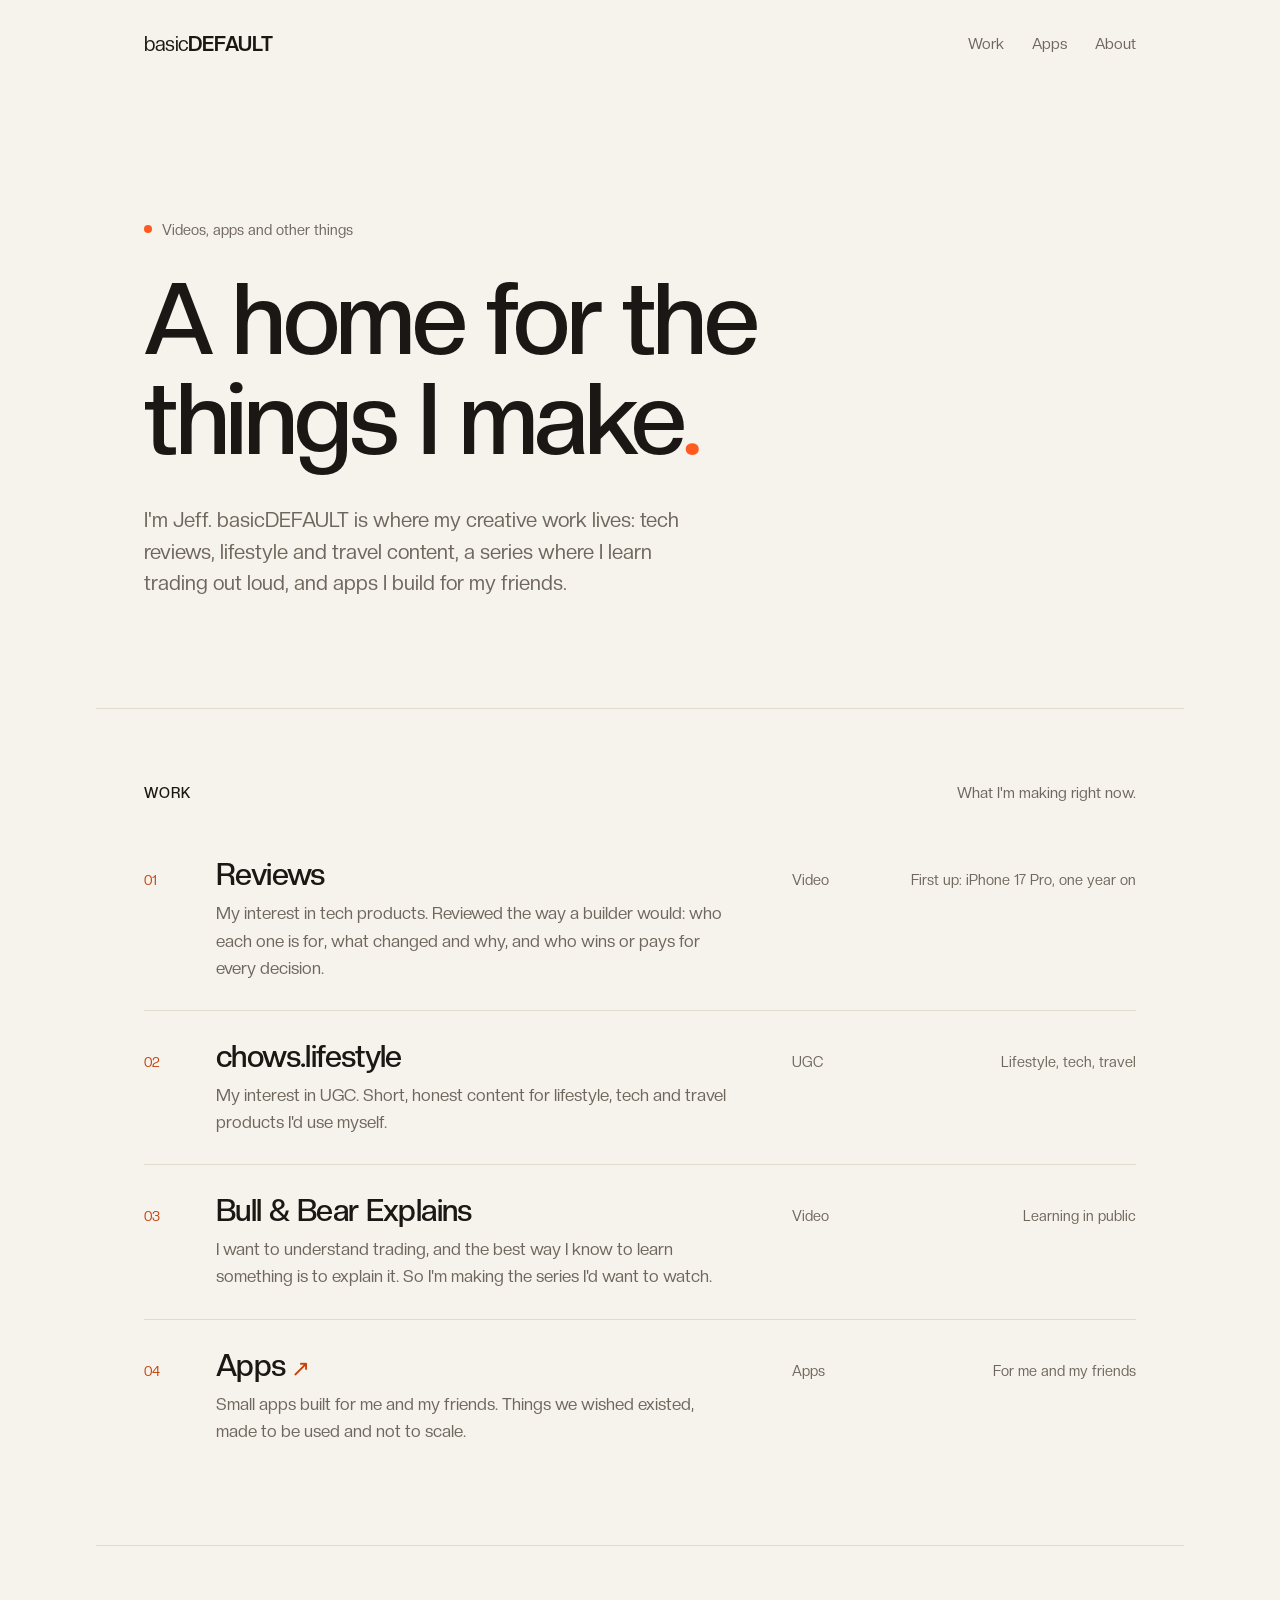
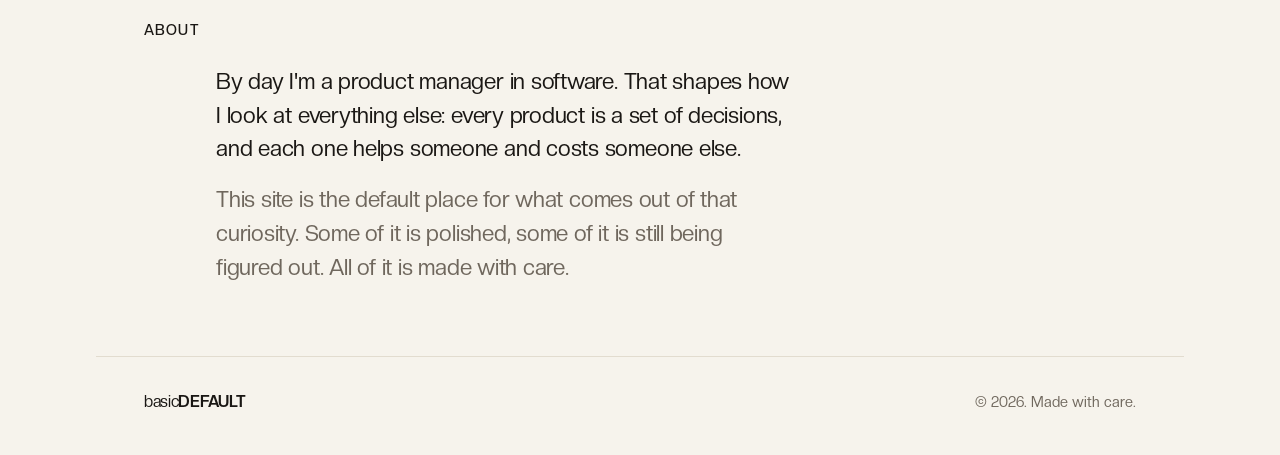
==== index.html @ dd50e65d "Add apps page with Senko Timer New /apps/ page in the Senko palette, linked from the nav and the App" ====
<!doctype html>
<html lang="en">
<head>
  <meta charset="utf-8">
  <meta name="viewport" content="width=device-width, initial-scale=1">
  <title>basicDEFAULT</title>
  <meta name="description" content="A home for the things Jeff makes: videos, apps and other experiments.">
  <meta name="theme-color" content="#F6F3EC" media="(prefers-color-scheme: light)">
  <meta name="theme-color" content="#151311" media="(prefers-color-scheme: dark)">
  <meta property="og:title" content="basicDEFAULT">
  <meta property="og:description" content="A home for the things Jeff makes: videos, apps and other experiments.">
  <meta property="og:type" content="website">
  <meta property="og:url" content="https://basicdefault.com/">
  <link rel="icon" href="favicon.svg" type="image/svg+xml">
  <link rel="preload" href="fonts/CreatoDisplay-Regular.otf" as="font" type="font/otf" crossorigin>
  <link rel="preload" href="fonts/CreatoDisplay-Medium.otf" as="font" type="font/otf" crossorigin>
  <link rel="stylesheet" href="styles.css">
</head>
<body>
  <a class="skip" href="#work">Skip to work</a>

  <header class="site-header wrap">
    <a class="wordmark" href="/" aria-label="basicDEFAULT, home">basic<b>DEFAULT</b></a>
    <nav aria-label="Main">
      <a href="#work">Work</a>
      <a href="/apps/">Apps</a>
      <a href="#about">About</a>
    </nav>
  </header>

  <main>
    <section class="hero wrap">
      <p class="eyebrow"><span class="dot" aria-hidden="true"></span>Videos, apps and other things</p>
      <h1>A home for the things I&nbsp;make<span class="accent">.</span></h1>
      <p class="lede">
        I'm Jeff. basicDEFAULT is where my creative work lives: tech reviews, lifestyle and travel content, a series where I learn
        trading out loud, and apps I build for my friends.
      </p>
    </section>

    <section id="work" class="wrap section" aria-labelledby="work-title">
      <div class="section-head">
        <h2 id="work-title">Work</h2>
        <p>What I'm making right now.</p>
      </div>

      <!-- To add a link once something is live, wrap the <h3> text in <a href="..."> -->
      <ol class="work">
        <li class="item">
          <span class="num">01</span>
          <div class="body">
            <h3>Reviews</h3>
            <p>My interest in tech products. Reviewed the way a builder would: who each one is for, what changed and why, and who wins or pays for every decision.</p>
          </div>
          <span class="kind">Video</span>
          <span class="status">First up: iPhone 17 Pro, one year on</span>
        </li>
        <li class="item">
          <span class="num">02</span>
          <div class="body">
            <h3>chows.lifestyle</h3>
            <p>My interest in UGC. Short, honest content for lifestyle, tech and travel products I'd use myself.</p>
          </div>
          <span class="kind">UGC</span>
          <span class="status">Lifestyle, tech, travel</span>
        </li>
        <li class="item">
          <span class="num">03</span>
          <div class="body">
            <h3>Bull &amp; Bear Explains</h3>
            <p>I want to understand trading, and the best way I know to learn something is to explain it. So I'm making the series I'd want to watch.</p>
          </div>
          <span class="kind">Video</span>
          <span class="status">Learning in public</span>
        </li>
        <li class="item">
          <span class="num">04</span>
          <div class="body">
            <h3><a href="/apps/">Apps</a></h3>
            <p>Small apps built for me and my friends. Things we wished existed, made to be used and not to scale.</p>
          </div>
          <span class="kind">Apps</span>
          <span class="status">For me and my friends</span>
        </li>
      </ol>
    </section>

    <section id="about" class="wrap section about" aria-labelledby="about-title">
      <div class="section-head">
        <h2 id="about-title">About</h2>
      </div>
      <div class="prose">
        <p>
          By day I'm a product manager in software. That shapes how I look at
          everything else: every product is a set of decisions, and each one
          helps someone and costs someone else.
        </p>
        <p>
          This site is the default place for what comes out of that curiosity.
          Some of it is polished, some of it is still being figured out. All of
          it is made with care.
        </p>
      </div>
    </section>
  </main>

  <footer class="wrap site-footer">
    <span class="wordmark small">basic<b>DEFAULT</b></span>
    <span>&copy; 2026. Made with care.</span>
  </footer>
</body>
</html>
---- styles.css ----
@font-face {
  font-family: "Creato Display";
  src: url("fonts/CreatoDisplay-Regular.otf") format("opentype");
  font-weight: 400;
  font-display: swap;
}
@font-face {
  font-family: "Creato Display";
  src: url("fonts/CreatoDisplay-Medium.otf") format("opentype");
  font-weight: 500;
  font-display: swap;
}
@font-face {
  font-family: "Creato Display";
  src: url("fonts/CreatoDisplay-Bold.otf") format("opentype");
  font-weight: 700;
  font-display: swap;
}

:root {
  --paper: #f6f3ec;
  --ink: #1a1714;
  --muted: #6f675d;
  --line: #e2dccf;
  --accent: #ff5a1f;
  --accent-text: #c2410c;
  --wash: #efe9dd;
}

@media (prefers-color-scheme: dark) {
  :root {
    --paper: #151311;
    --ink: #f3eee4;
    --muted: #a09787;
    --line: #2c2823;
    --accent: #ff6a33;
    --accent-text: #ff8a5c;
    --wash: #1e1b18;
  }
}

*,
*::before,
*::after {
  box-sizing: border-box;
}

html {
  scroll-behavior: smooth;
  -webkit-text-size-adjust: 100%;
}

body {
  margin: 0;
  background: var(--paper);
  color: var(--ink);
  font-family: "Creato Display", ui-sans-serif, system-ui, -apple-system, "Helvetica Neue", Arial, sans-serif;
  font-size: 1.0625rem;
  line-height: 1.6;
  -webkit-font-smoothing: antialiased;
  text-rendering: optimizeLegibility;
}

a {
  color: inherit;
  text-decoration: none;
}

a:focus-visible {
  outline: 2px solid var(--accent);
  outline-offset: 4px;
  border-radius: 2px;
}

::selection {
  background: var(--accent);
  color: #fff;
}

.wrap {
  width: 100%;
  max-width: 68rem;
  margin-inline: auto;
  padding-inline: clamp(1.25rem, 5vw, 3rem);
}

.skip {
  position: absolute;
  left: -999px;
  top: 0.5rem;
  background: var(--ink);
  color: var(--paper);
  padding: 0.5rem 0.9rem;
  border-radius: 999px;
  z-index: 10;
}
.skip:focus {
  left: 0.5rem;
}

/* Header */

.site-header {
  display: flex;
  align-items: center;
  justify-content: space-between;
  padding-block: 1.75rem;
}

.wordmark {
  font-size: 1.25rem;
  letter-spacing: -0.02em;
  font-weight: 400;
}
.wordmark b {
  font-weight: 700;
  letter-spacing: 0;
}
.wordmark.small {
  font-size: 1rem;
  color: var(--ink);
}

nav {
  display: flex;
  gap: 1.75rem;
  font-size: 0.95rem;
  color: var(--muted);
}
nav a {
  padding-block: 0.25rem;
  background: linear-gradient(var(--accent), var(--accent)) 0 100% / 0 1.5px no-repeat;
  transition: background-size 0.25s ease, color 0.2s ease;
}
nav a:hover {
  color: var(--ink);
  background-size: 100% 1.5px;
}

/* Hero */

.hero {
  padding-block: clamp(4rem, 14vh, 9rem) clamp(4rem, 12vh, 7.5rem);
}

.eyebrow {
  display: inline-flex;
  align-items: center;
  gap: 0.6rem;
  margin: 0 0 1.75rem;
  font-size: 0.9rem;
  color: var(--muted);
}

.dot {
  width: 0.5rem;
  height: 0.5rem;
  border-radius: 50%;
  background: var(--accent);
}

h1 {
  margin: 0;
  max-width: 14ch;
  font-size: clamp(2.75rem, 8.5vw, 6.25rem);
  font-weight: 500;
  line-height: 1;
  letter-spacing: -0.035em;
  text-wrap: balance;
}

.accent {
  color: var(--accent);
}

.lede {
  margin: 2.25rem 0 0;
  max-width: 34rem;
  font-size: clamp(1.1rem, 1.6vw, 1.3rem);
  line-height: 1.55;
  color: var(--muted);
  text-wrap: pretty;
}

/* Sections */

.section {
  padding-block: clamp(3rem, 8vh, 5rem);
  border-top: 1px solid var(--line);
}

.section-head {
  display: flex;
  align-items: baseline;
  justify-content: space-between;
  gap: 1rem;
  margin-bottom: 1.5rem;
}

h2 {
  margin: 0;
  font-size: 0.9rem;
  font-weight: 500;
  letter-spacing: 0.08em;
  text-transform: uppercase;
}

.section-head p {
  margin: 0;
  font-size: 0.95rem;
  color: var(--muted);
}

/* Work list */

.work {
  position: relative;
  z-index: 0;
  list-style: none;
  margin: 0;
  padding: 0;
}

.item {
  display: grid;
  grid-template-columns: 3rem minmax(0, 1fr) 5rem 15rem;
  gap: 1.5rem;
  align-items: baseline;
  position: relative;
  padding-block: 1.75rem;
  border-top: 1px solid var(--line);
}
.item:first-child {
  border-top: 0;
}
.item::before {
  content: "";
  position: absolute;
  inset: 0.35rem -0.9rem;
  z-index: -1;
  border-radius: 0.75rem;
  background: var(--wash);
  opacity: 0;
  transition: opacity 0.25s ease;
}
.item:hover::before {
  opacity: 1;
}

.num {
  font-size: 0.85rem;
  font-variant-numeric: tabular-nums;
  color: var(--accent-text);
}

.item h3 {
  margin: 0;
  font-size: clamp(1.4rem, 2.6vw, 1.9rem);
  font-weight: 500;
  line-height: 1.15;
  letter-spacing: -0.02em;
}
.item h3 a {
  background: linear-gradient(var(--accent), var(--accent)) 0 100% / 0 2px no-repeat;
  transition: background-size 0.25s ease;
}
.item h3 a:hover {
  background-size: 100% 2px;
}
.item h3 a::after {
  content: " \2197";
  color: var(--accent-text);
  font-size: 0.75em;
}

.item .body p {
  margin: 0.5rem 0 0;
  max-width: 32rem;
  color: var(--muted);
  text-wrap: pretty;
}

.kind,
.status {
  font-size: 0.9rem;
  color: var(--muted);
}
.status {
  text-align: right;
}

/* About */

.about {
  display: grid;
  grid-template-columns: 3rem minmax(0, 1fr);
  column-gap: 1.5rem;
}
.about .section-head {
  grid-column: 1 / -1;
}
.prose {
  grid-column: 2;
  max-width: 36rem;
}
.prose p {
  margin: 0 0 1.1rem;
  font-size: clamp(1.15rem, 1.8vw, 1.4rem);
  line-height: 1.5;
  letter-spacing: -0.01em;
  text-wrap: pretty;
}
.prose p:last-child {
  margin-bottom: 0;
  color: var(--muted);
}

/* Apps page */

nav a[aria-current="page"] {
  color: var(--ink);
  background-size: 100% 1.5px;
}

.hero-sub {
  padding-block: clamp(3rem, 10vh, 6rem) clamp(3rem, 8vh, 5rem);
}
.hero-sub h1 {
  max-width: 16ch;
  font-size: clamp(2.5rem, 7vw, 5rem);
}

.app {
  display: grid;
  grid-template-columns: minmax(0, 5fr) minmax(0, 7fr);
  gap: clamp(2rem, 5vw, 4.5rem);
  align-items: center;
}

.app-art {
  aspect-ratio: 1;
  border-radius: 1.5rem;
  display: grid;
  place-items: center;
}
.app-art svg {
  width: 78%;
  height: auto;
}

/* Senko Timer's own palette: sage and stone, with an ember */
.senko {
  --s-ground: #e7e6df;
  --s-track: #d1d1c8;
  --s-ink: #2b2e2a;
  --s-moss: #5c6e4e;
  --s-bamboo: #d8c9a3;
  --s-ash: #a3a69c;
  --s-ember: #b5653f;
  background: var(--s-ground);
}
.senko .ring {
  fill: none;
  stroke: var(--s-track);
  stroke-width: 1.5;
}
.senko .ring.faint {
  opacity: 0.7;
}
.senko .ring.faintest {
  opacity: 0.45;
}
.senko .smoke {
  fill: none;
  stroke: var(--s-ash);
  stroke-width: 1.5;
  stroke-linecap: round;
  opacity: 0.8;
}
.senko .stick {
  fill: var(--s-bamboo);
}
.senko .ash {
  fill: var(--s-ash);
}
.senko .ember {
  fill: var(--s-ember);
}
.senko .bowl {
  fill: var(--s-moss);
}

@media (prefers-reduced-motion: no-preference) {
  .senko .smoke {
    stroke-dasharray: 80;
    animation: drift 6s ease-in-out infinite;
  }
  .senko .ember {
    animation: glow 3s ease-in-out infinite;
  }
  @keyframes drift {
    0% { stroke-dashoffset: 80; opacity: 0; }
    30% { opacity: 0.8; }
    100% { stroke-dashoffset: -80; opacity: 0; }
  }
  @keyframes glow {
    50% { opacity: 0.55; }
  }
}

.app-meta {
  margin: 0 0 0.75rem;
  font-size: 0.9rem;
  color: var(--muted);
}

.app-name {
  margin: 0;
  font-size: clamp(2rem, 4vw, 3rem);
  font-weight: 500;
  line-height: 1.05;
  letter-spacing: -0.03em;
  text-transform: none;
}

.app-lede {
  margin: 1.25rem 0 0;
  max-width: 34rem;
  font-size: clamp(1.1rem, 1.6vw, 1.25rem);
  line-height: 1.55;
  text-wrap: pretty;
}

.features {
  list-style: none;
  margin: 1.75rem 0 0;
  padding: 0;
  max-width: 34rem;
  border-top: 1px solid var(--line);
}
.features li {
  padding: 0.85rem 0;
  border-bottom: 1px solid var(--line);
  color: var(--muted);
  text-wrap: pretty;
}
.features b {
  font-weight: 500;
  color: var(--ink);
}

.app-status {
  margin: 1.75rem 0 0;
}
.pill {
  display: inline-block;
  padding: 0.35rem 0.85rem;
  border-radius: 999px;
  background: var(--wash);
  font-size: 0.85rem;
  color: var(--accent-text);
}

.more {
  margin: clamp(3rem, 8vh, 5rem) 0 0;
  color: var(--muted);
}

@media (max-width: 760px) {
  .app {
    grid-template-columns: 1fr;
  }
  .app-art {
    max-width: 22rem;
  }
  nav {
    gap: 1.25rem;
  }
}

/* Footer */

.site-footer {
  display: flex;
  align-items: baseline;
  justify-content: space-between;
  gap: 1rem;
  padding-block: 2rem 2.5rem;
  border-top: 1px solid var(--line);
  font-size: 0.9rem;
  color: var(--muted);
}

@media (prefers-reduced-motion: reduce) {
  html {
    scroll-behavior: auto;
  }
  * {
    transition: none !important;
  }
}

/* Small screens */

@media (max-width: 760px) {
  .item {
    grid-template-columns: 2rem minmax(0, 1fr);
    gap: 0.35rem 1rem;
    padding-block: 1.5rem;
  }
  .kind,
  .status {
    grid-column: 2;
    text-align: left;
  }
  .kind {
    display: none;
  }
  .status {
    margin-top: 0.5rem;
  }
  .about {
    grid-template-columns: 1fr;
  }
  .prose {
    grid-column: 1;
  }
  .section-head p {
    display: none;
  }
}
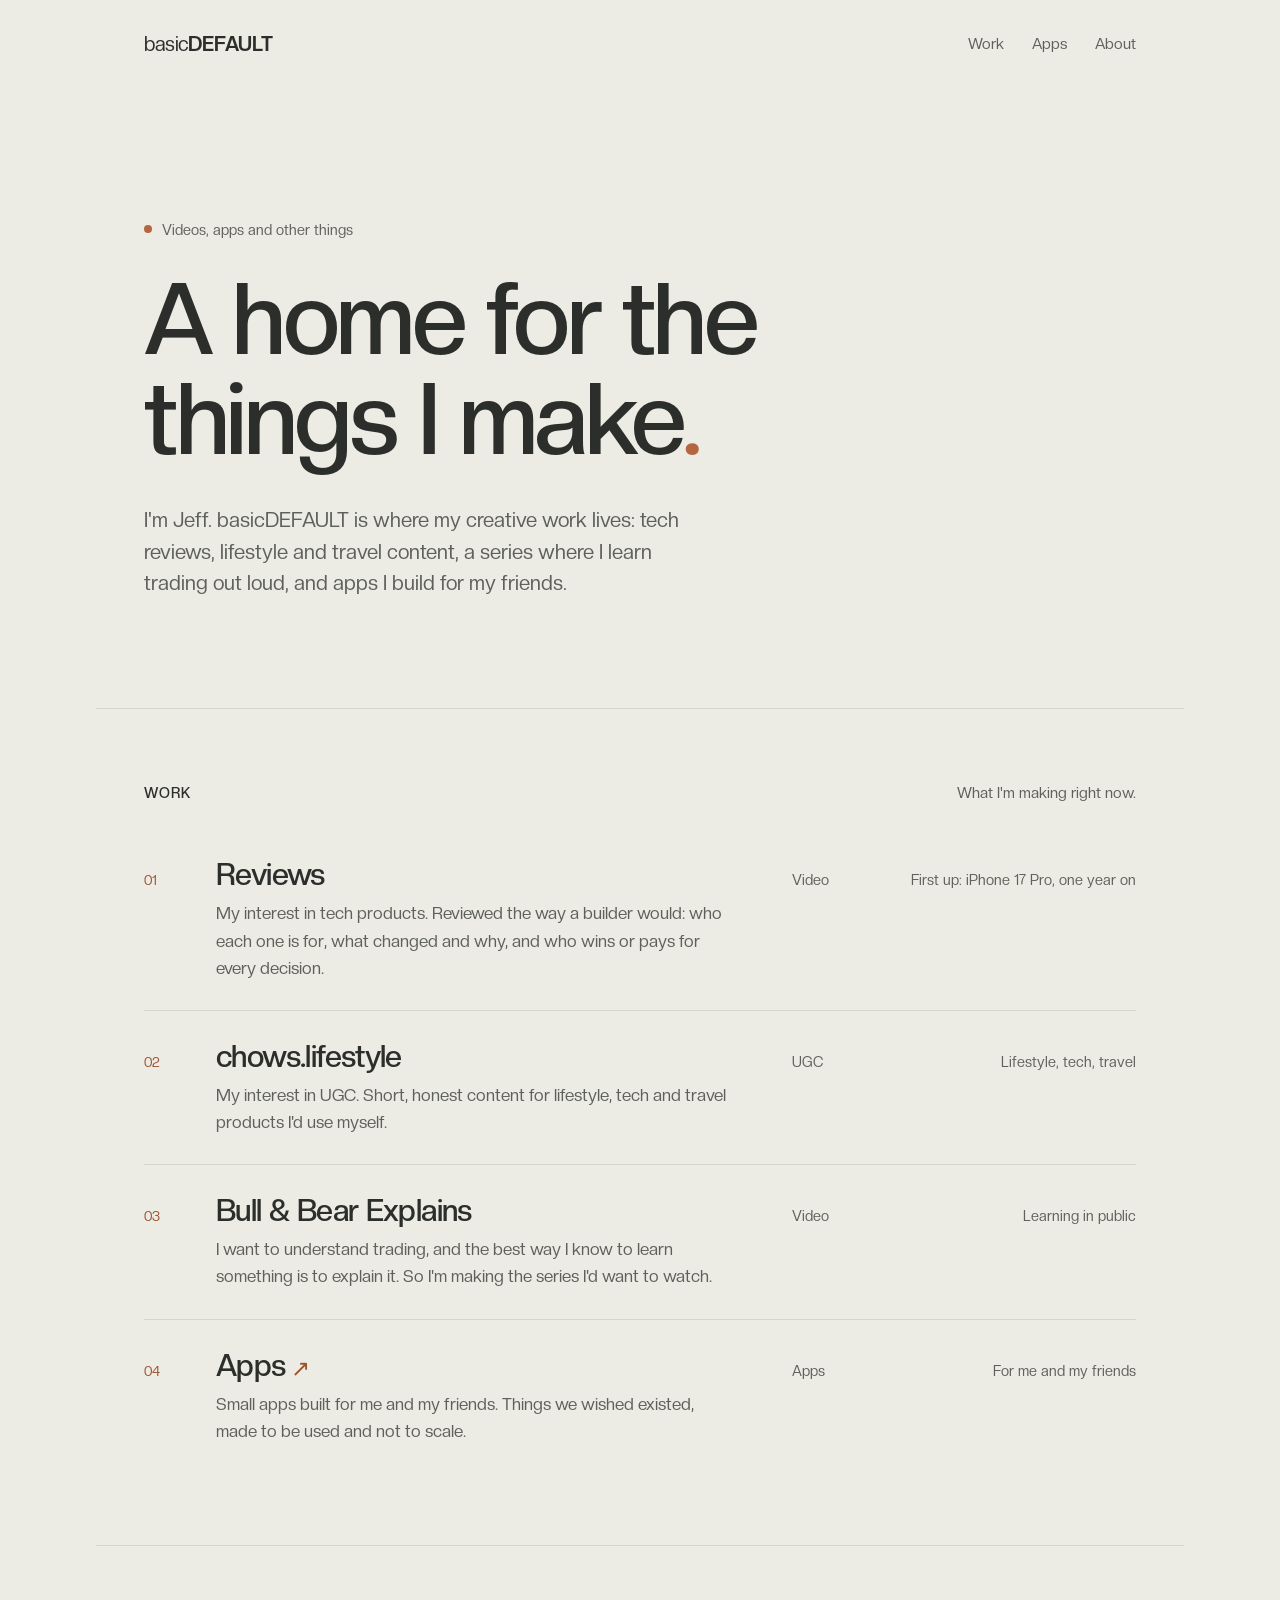
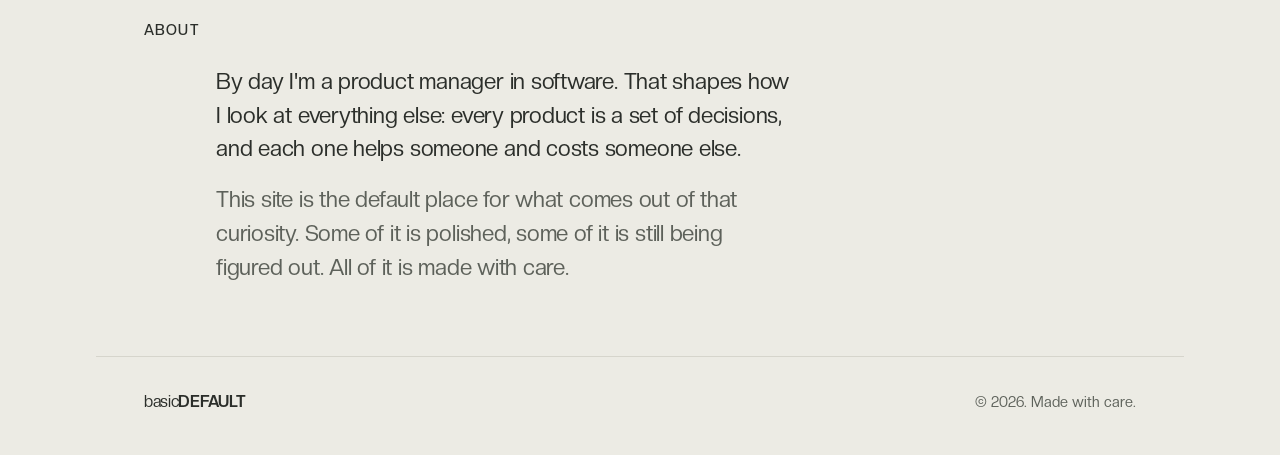
==== commit 79f9c318: "Use one light sage-and-stone palette across the whole site Every page now shares the same colour tok" ====
--- a/index.html
+++ b/index.html
@@ -5,8 +5,7 @@
   <meta name="viewport" content="width=device-width, initial-scale=1">
   <title>basicDEFAULT</title>
   <meta name="description" content="A home for the things Jeff makes: videos, apps and other experiments.">
-  <meta name="theme-color" content="#F6F3EC" media="(prefers-color-scheme: light)">
-  <meta name="theme-color" content="#151311" media="(prefers-color-scheme: dark)">
+  <meta name="theme-color" content="#ECEBE4">
   <meta property="og:title" content="basicDEFAULT">
   <meta property="og:description" content="A home for the things Jeff makes: videos, apps and other experiments.">
   <meta property="og:type" content="website">
--- a/styles.css
+++ b/styles.css
@@ -18,25 +18,15 @@
 }
 
 :root {
-  --paper: #f6f3ec;
-  --ink: #1a1714;
-  --muted: #6f675d;
-  --line: #e2dccf;
-  --accent: #ff5a1f;
-  --accent-text: #c2410c;
-  --wash: #efe9dd;
-}
-
-@media (prefers-color-scheme: dark) {
-  :root {
-    --paper: #151311;
-    --ink: #f3eee4;
-    --muted: #a09787;
-    --line: #2c2823;
-    --accent: #ff6a33;
-    --accent-text: #ff8a5c;
-    --wash: #1e1b18;
-  }
+  color-scheme: light;
+  --paper: #ecebe4;
+  --ink: #2b2e2a;
+  --muted: #5d615a;
+  --line: #d6d5cc;
+  --accent: #b5653f;
+  --accent-text: #9a522f;
+  --wash: #e1e0d7;
+  --panel: #e4e3db;
 }
 
 *,
@@ -348,60 +338,64 @@
   height: auto;
 }
 
-/* Senko Timer's own palette: sage and stone, with an ember */
-.senko {
+.app-art {
+  background: var(--panel);
+}
+.app-icon {
+  width: 58%;
+  aspect-ratio: 1;
+  border-radius: 22.5%;
+  overflow: hidden;
+  box-shadow: 0 1px 2px rgb(35 38 33 / 0.12), 0 18px 40px -12px rgb(35 38 33 / 0.35);
+}
+.app-icon svg {
+  display: block;
+  width: 100%;
+  height: 100%;
+}
+
+/* The icon, drawn from the app's running screen */
+.senko-icon {
+  --s-sage: #a8b598;
+  --s-track: #95a385;
+  --s-ink: #232621;
   --s-ground: #e7e6df;
-  --s-track: #d1d1c8;
-  --s-ink: #2b2e2a;
-  --s-moss: #5c6e4e;
   --s-bamboo: #d8c9a3;
-  --s-ash: #a3a69c;
+  --s-ash: #dcdbd2;
+  --s-burnt: #8f8e86;
   --s-ember: #b5653f;
-  background: var(--s-ground);
-}
-.senko .ring {
+}
+.senko-icon .bg { fill: var(--s-sage); }
+.senko-icon .ring { fill: none; stroke: var(--s-track); stroke-width: 0.8; }
+.senko-icon .ring.faint { opacity: 0.6; }
+.senko-icon .ring.faintest { opacity: 0.35; }
+.senko-icon .smoke {
   fill: none;
-  stroke: var(--s-track);
-  stroke-width: 1.5;
-}
-.senko .ring.faint {
-  opacity: 0.7;
-}
-.senko .ring.faintest {
-  opacity: 0.45;
-}
-.senko .smoke {
-  fill: none;
-  stroke: var(--s-ash);
-  stroke-width: 1.5;
+  stroke: var(--s-ground);
+  stroke-width: 1.3;
   stroke-linecap: round;
-  opacity: 0.8;
-}
-.senko .stick {
-  fill: var(--s-bamboo);
-}
-.senko .ash {
-  fill: var(--s-ash);
-}
-.senko .ember {
-  fill: var(--s-ember);
-}
-.senko .bowl {
-  fill: var(--s-moss);
-}
+  opacity: 0.85;
+}
+.senko-icon .holder,
+.senko-icon .mound,
+.senko-icon .stick { fill: var(--s-ink); }
+.senko-icon .bed { fill: var(--s-ash); }
+.senko-icon .core { stroke: var(--s-bamboo); stroke-width: 1.4; }
+.senko-icon .ash { fill: var(--s-burnt); }
+.senko-icon .ember { fill: var(--s-ember); }
 
 @media (prefers-reduced-motion: no-preference) {
-  .senko .smoke {
-    stroke-dasharray: 80;
+  .senko-icon .smoke {
+    stroke-dasharray: 40;
     animation: drift 6s ease-in-out infinite;
   }
-  .senko .ember {
+  .senko-icon .ember {
     animation: glow 3s ease-in-out infinite;
   }
   @keyframes drift {
-    0% { stroke-dashoffset: 80; opacity: 0; }
-    30% { opacity: 0.8; }
-    100% { stroke-dashoffset: -80; opacity: 0; }
+    0% { stroke-dashoffset: 40; opacity: 0; }
+    30% { opacity: 0.85; }
+    100% { stroke-dashoffset: -40; opacity: 0; }
   }
   @keyframes glow {
     50% { opacity: 0.55; }
@@ -450,7 +444,54 @@
 }
 
 .app-status {
+  display: flex;
+  flex-wrap: wrap;
+  align-items: center;
+  gap: 0.75rem 1rem;
   margin: 1.75rem 0 0;
+}
+
+.button {
+  display: inline-block;
+  padding: 0.6rem 1.15rem;
+  border: 0;
+  border-radius: 999px;
+  background: var(--ink);
+  color: var(--paper);
+  font: inherit;
+  font-size: 0.95rem;
+  font-weight: 500;
+  line-height: 1.2;
+  cursor: pointer;
+  transition: background-color 0.2s ease, color 0.2s ease;
+}
+.button:hover {
+  background: var(--accent);
+  color: #fff;
+}
+.button:focus-visible {
+  outline: 2px solid var(--accent);
+  outline-offset: 3px;
+}
+
+.app-links {
+  display: flex;
+  gap: 1.25rem;
+  margin: 1.5rem 0 0;
+  font-size: 0.9rem;
+  color: var(--muted);
+}
+.app-links a,
+.doc-nav a,
+.doc a {
+  background: linear-gradient(var(--accent), var(--accent)) 0 100% / 0 1.5px no-repeat;
+  transition: background-size 0.25s ease, color 0.2s ease;
+}
+.app-links a:hover,
+.doc-nav a:hover,
+.doc a:hover {
+  color: var(--ink);
+  background-size: 100% 1.5px;
 }
 .pill {
   display: inline-block;
@@ -478,6 +519,177 @@
   }
 }
 
+/* Senko Timer support, privacy and terms */
+
+.doc-nav {
+  display: flex;
+  flex-wrap: wrap;
+  gap: 0.5rem 1.25rem;
+  margin: 2rem 0 0;
+  font-size: 0.95rem;
+  color: var(--muted);
+}
+.doc-nav a[aria-current="page"] {
+  color: var(--ink);
+  background-size: 100% 1.5px;
+}
+
+.draft {
+  max-width: 40rem;
+  margin: 0 0 2.5rem;
+  padding: 0.9rem 1.1rem;
+  border-radius: 0.75rem;
+  background: var(--wash);
+  font-size: 0.95rem;
+  color: var(--muted);
+}
+.draft b {
+  font-weight: 500;
+  color: var(--accent-text);
+}
+
+.doc {
+  max-width: 40rem;
+}
+.doc h2 {
+  margin: 2.5rem 0 0.75rem;
+}
+.doc h2:first-child {
+  margin-top: 0;
+}
+.doc p,
+.doc li {
+  color: var(--muted);
+  text-wrap: pretty;
+}
+.doc p {
+  margin: 0 0 1rem;
+}
+.doc ul {
+  margin: 0 0 1rem;
+  padding-left: 1.2rem;
+}
+.doc li {
+  margin-bottom: 0.4rem;
+}
+.doc strong {
+  font-weight: 500;
+  color: var(--ink);
+}
+.doc a {
+  color: var(--ink);
+}
+.updated {
+  margin-top: 2.5rem;
+  font-size: 0.9rem;
+}
+
+.form {
+  display: grid;
+  gap: 1.75rem;
+  max-width: 40rem;
+}
+.form fieldset {
+  margin: 0;
+  padding: 0;
+  border: 0;
+}
+.form legend,
+.form label.field {
+  display: block;
+  margin-bottom: 0.6rem;
+  font-size: 0.9rem;
+  font-weight: 500;
+  letter-spacing: 0.08em;
+  text-transform: uppercase;
+}
+.choices {
+  display: flex;
+  flex-wrap: wrap;
+  gap: 0.6rem;
+}
+.choice input {
+  position: absolute;
+  opacity: 0;
+  pointer-events: none;
+}
+.choice span {
+  display: inline-block;
+  padding: 0.5rem 1rem;
+  border: 1px solid var(--line);
+  border-radius: 999px;
+  font-size: 0.95rem;
+  color: var(--muted);
+  cursor: pointer;
+  transition: border-color 0.2s ease, color 0.2s ease, background-color 0.2s ease;
+}
+.choice:hover span {
+  color: var(--ink);
+}
+.choice input:checked + span {
+  border-color: var(--ink);
+  background: var(--ink);
+  color: var(--paper);
+}
+.choice input:focus-visible + span {
+  outline: 2px solid var(--accent);
+  outline-offset: 3px;
+}
+.form textarea {
+  display: block;
+  width: 100%;
+  min-height: 10rem;
+  padding: 0.85rem 1rem;
+  border: 1px solid var(--line);
+  border-radius: 0.75rem;
+  background: transparent;
+  color: var(--ink);
+  font: inherit;
+  resize: vertical;
+}
+.form textarea:focus {
+  outline: 2px solid var(--accent);
+  outline-offset: 1px;
+  border-color: transparent;
+}
+.hint {
+  margin: 0.5rem 0 0;
+  font-size: 0.9rem;
+  color: var(--muted);
+}
+.context {
+  margin: 0;
+  padding: 0.9rem 1.1rem;
+  border-radius: 0.75rem;
+  background: var(--wash);
+  font-size: 0.9rem;
+  color: var(--muted);
+}
+.context dl {
+  display: grid;
+  grid-template-columns: max-content minmax(0, 1fr);
+  gap: 0.2rem 1rem;
+  margin: 0.5rem 0 0;
+}
+.context dt {
+  color: var(--ink);
+}
+.context dd {
+  margin: 0;
+  overflow-wrap: anywhere;
+}
+.form-actions {
+  display: flex;
+  flex-wrap: wrap;
+  align-items: center;
+  gap: 0.75rem 1rem;
+}
+.form-message {
+  margin: 0;
+  font-size: 0.95rem;
+  color: var(--accent-text);
+}
+
 /* Footer */
 
 .site-footer {
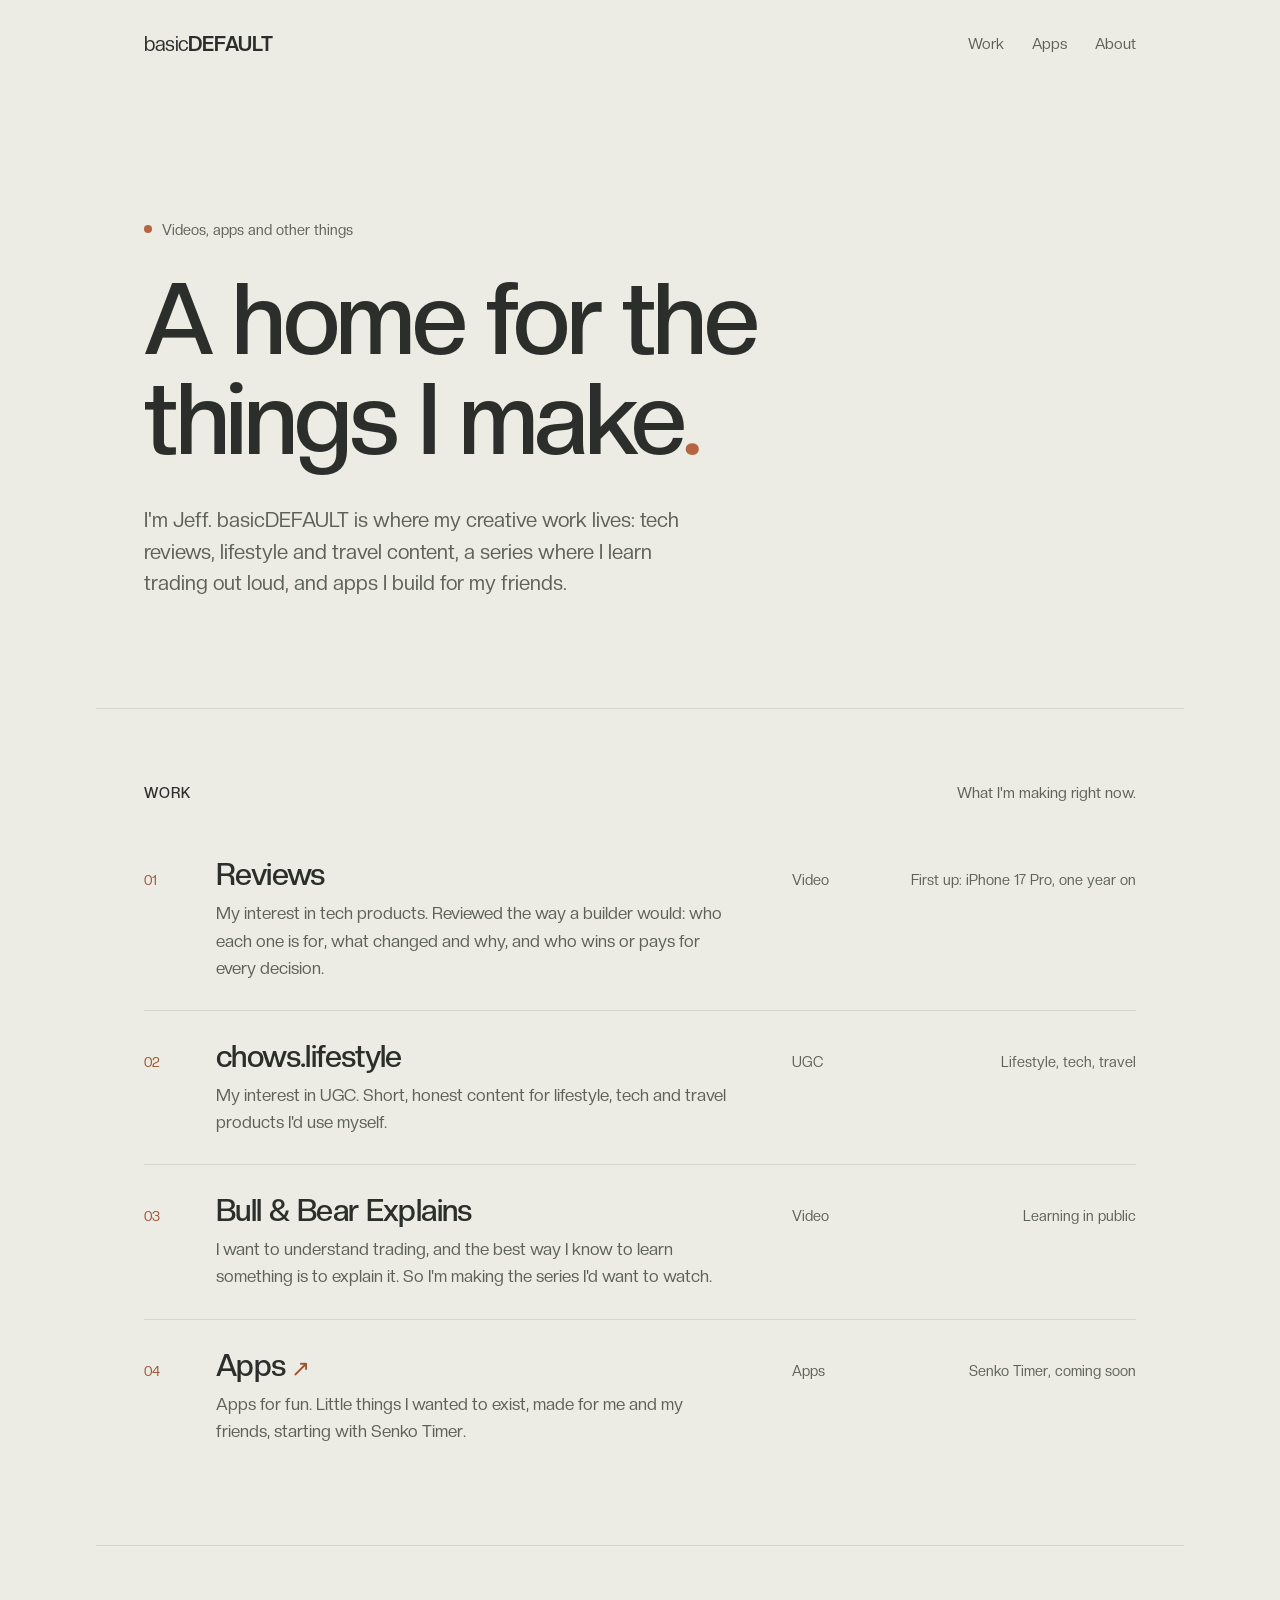
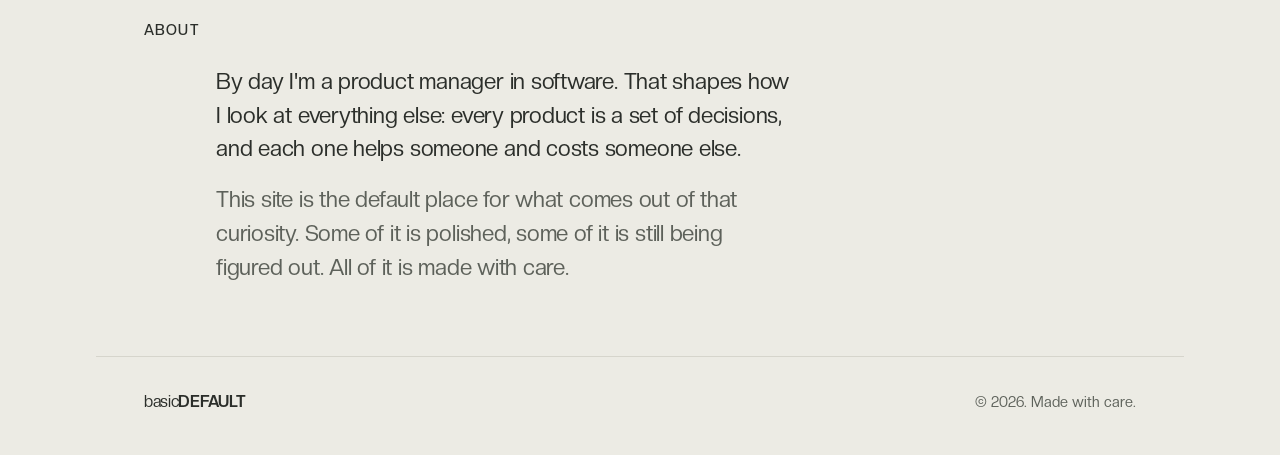
==== commit 3b405959: "Match the home page's Apps entry to the apps page Drop 'not to scale', lead with 'Apps for fun.' and" ====
--- a/index.html
+++ b/index.html
@@ -76,10 +76,10 @@
           <span class="num">04</span>
           <div class="body">
             <h3><a href="/apps/">Apps</a></h3>
-            <p>Small apps built for me and my friends. Things we wished existed, made to be used and not to scale.</p>
+            <p>Apps for fun. Little things I wanted to exist, made for me and my friends, starting with Senko Timer.</p>
           </div>
           <span class="kind">Apps</span>
-          <span class="status">For me and my friends</span>
+          <span class="status">Senko Timer, coming soon</span>
         </li>
       </ol>
     </section>
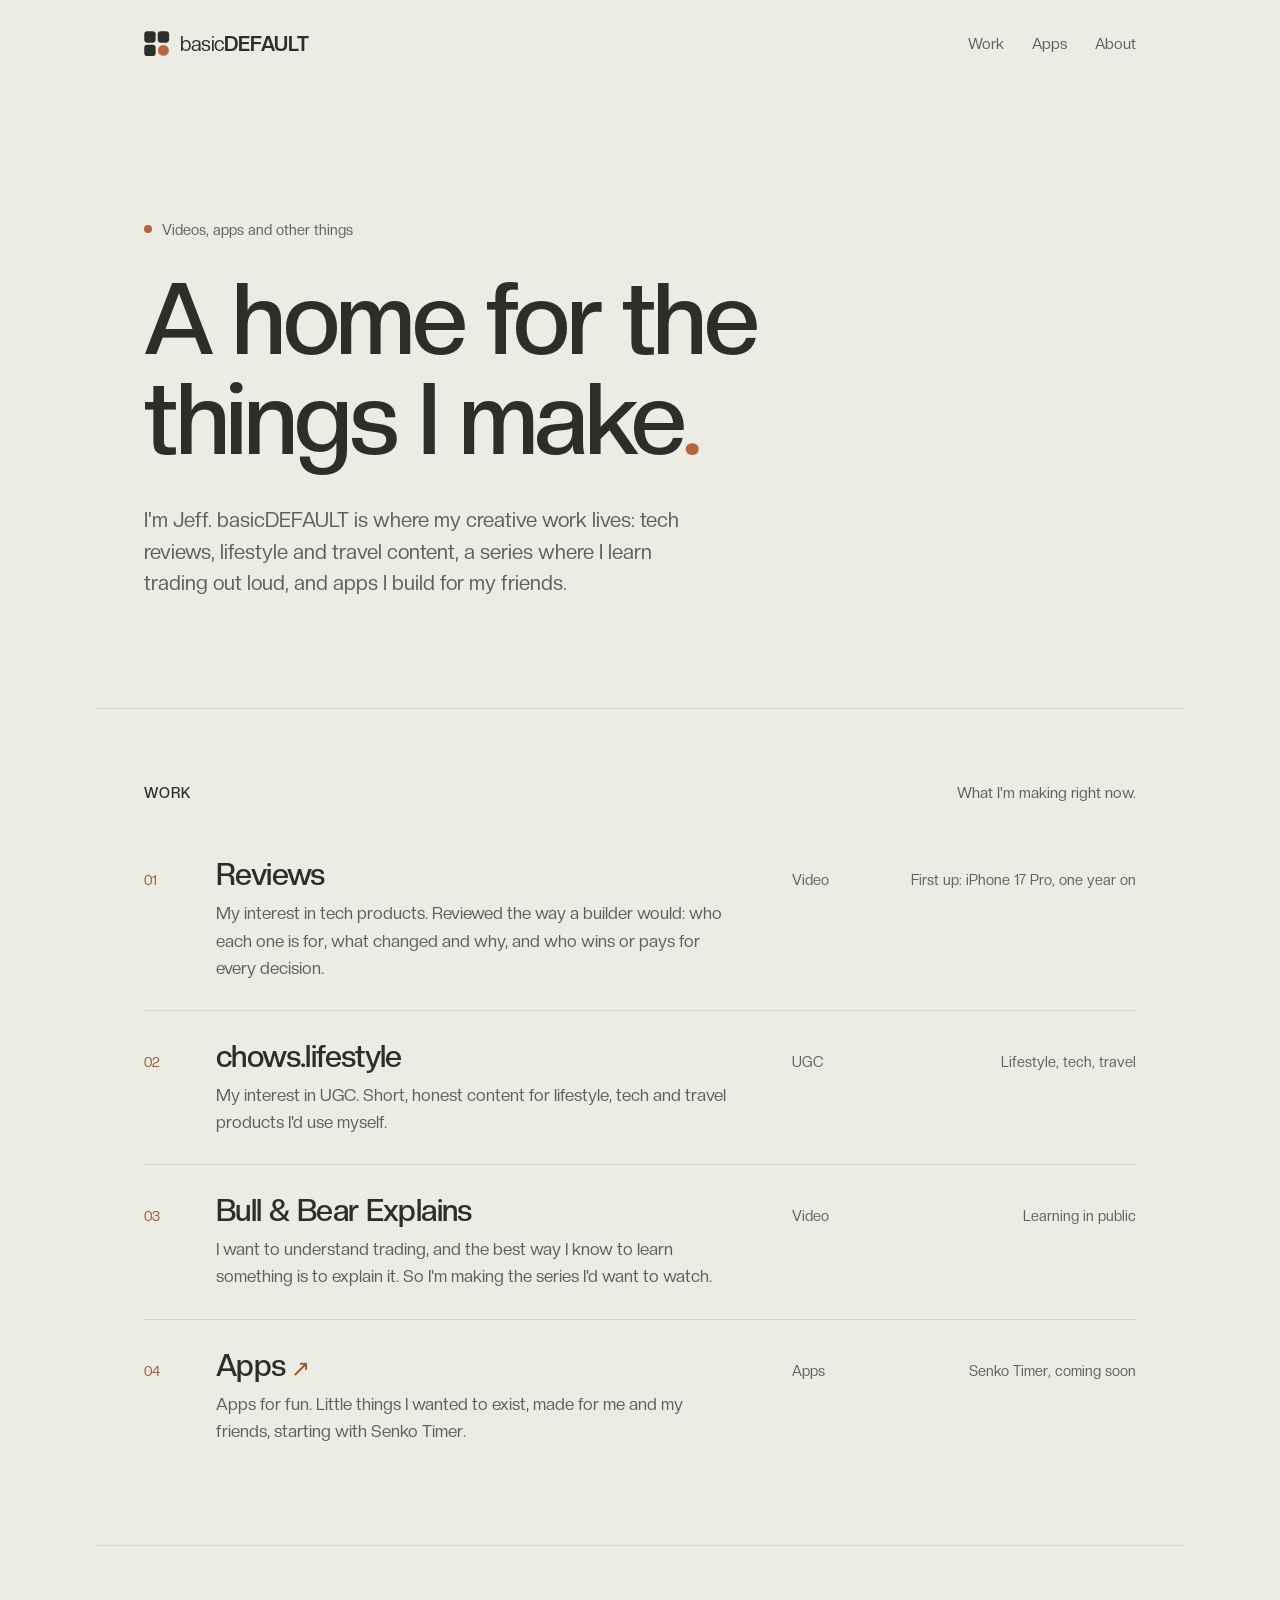
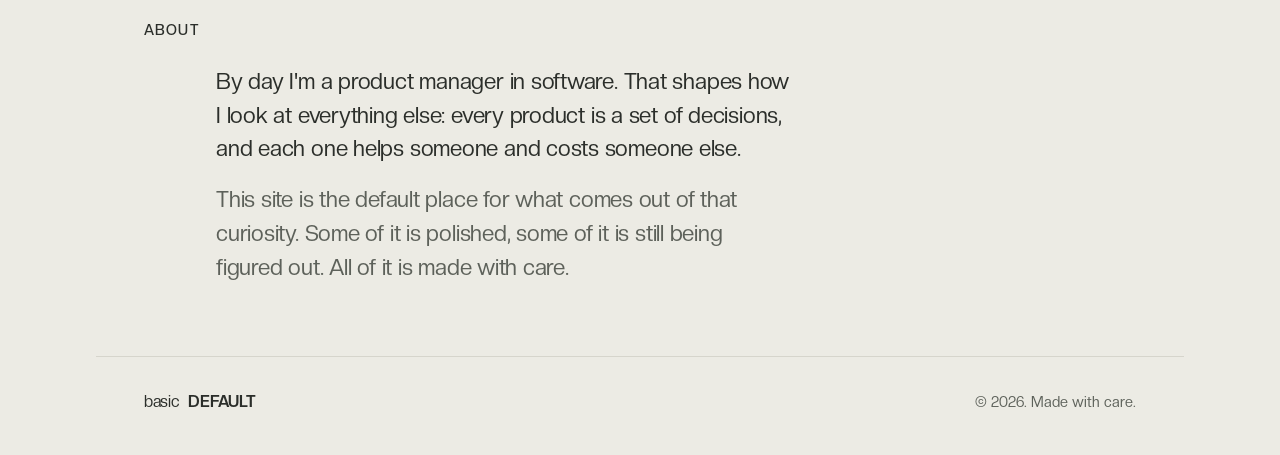
==== commit 260ce03f: "Add BDHQ logo files and put the tiles mark in the site header brand/ holds the letters, tiles, anima" ====
--- a/index.html
+++ b/index.html
@@ -19,7 +19,7 @@
   <a class="skip" href="#work">Skip to work</a>
 
   <header class="site-header wrap">
-    <a class="wordmark" href="/" aria-label="basicDEFAULT, home">basic<b>DEFAULT</b></a>
+    <a class="wordmark" href="/" aria-label="basicDEFAULT, home"><svg class="mark" viewBox="51 51 102 102" aria-hidden="true"><g fill="currentColor"><rect x="52" y="52" width="44" height="44" rx="12"/><rect x="104" y="52" width="44" height="44" rx="12"/><rect x="52" y="104" width="44" height="44" rx="12"/></g><circle class="mark-dot" cx="126" cy="126" r="21"/></svg><span>basic<b>DEFAULT</b></span></a>
     <nav aria-label="Main">
       <a href="#work">Work</a>
       <a href="/apps/">Apps</a>
--- a/styles.css
+++ b/styles.css
@@ -98,9 +98,20 @@
 }
 
 .wordmark {
+  display: inline-flex;
+  align-items: center;
+  gap: 0.6rem;
   font-size: 1.25rem;
   letter-spacing: -0.02em;
   font-weight: 400;
+}
+.wordmark .mark {
+  width: 1.65rem;
+  height: 1.65rem;
+  flex: none;
+}
+.wordmark .mark-dot {
+  fill: var(--accent);
 }
 .wordmark b {
   font-weight: 700;
@@ -483,12 +494,14 @@
 }
 .app-links a,
 .doc-nav a,
+.lede a,
 .doc a {
   background: linear-gradient(var(--accent), var(--accent)) 0 100% / 0 1.5px no-repeat;
   transition: background-size 0.25s ease, color 0.2s ease;
 }
 .app-links a:hover,
 .doc-nav a:hover,
+.lede a:hover,
 .doc a:hover {
   color: var(--ink);
   background-size: 100% 1.5px;
@@ -576,7 +589,8 @@
   font-weight: 500;
   color: var(--ink);
 }
-.doc a {
+.doc a,
+.lede a {
   color: var(--ink);
 }
 .updated {
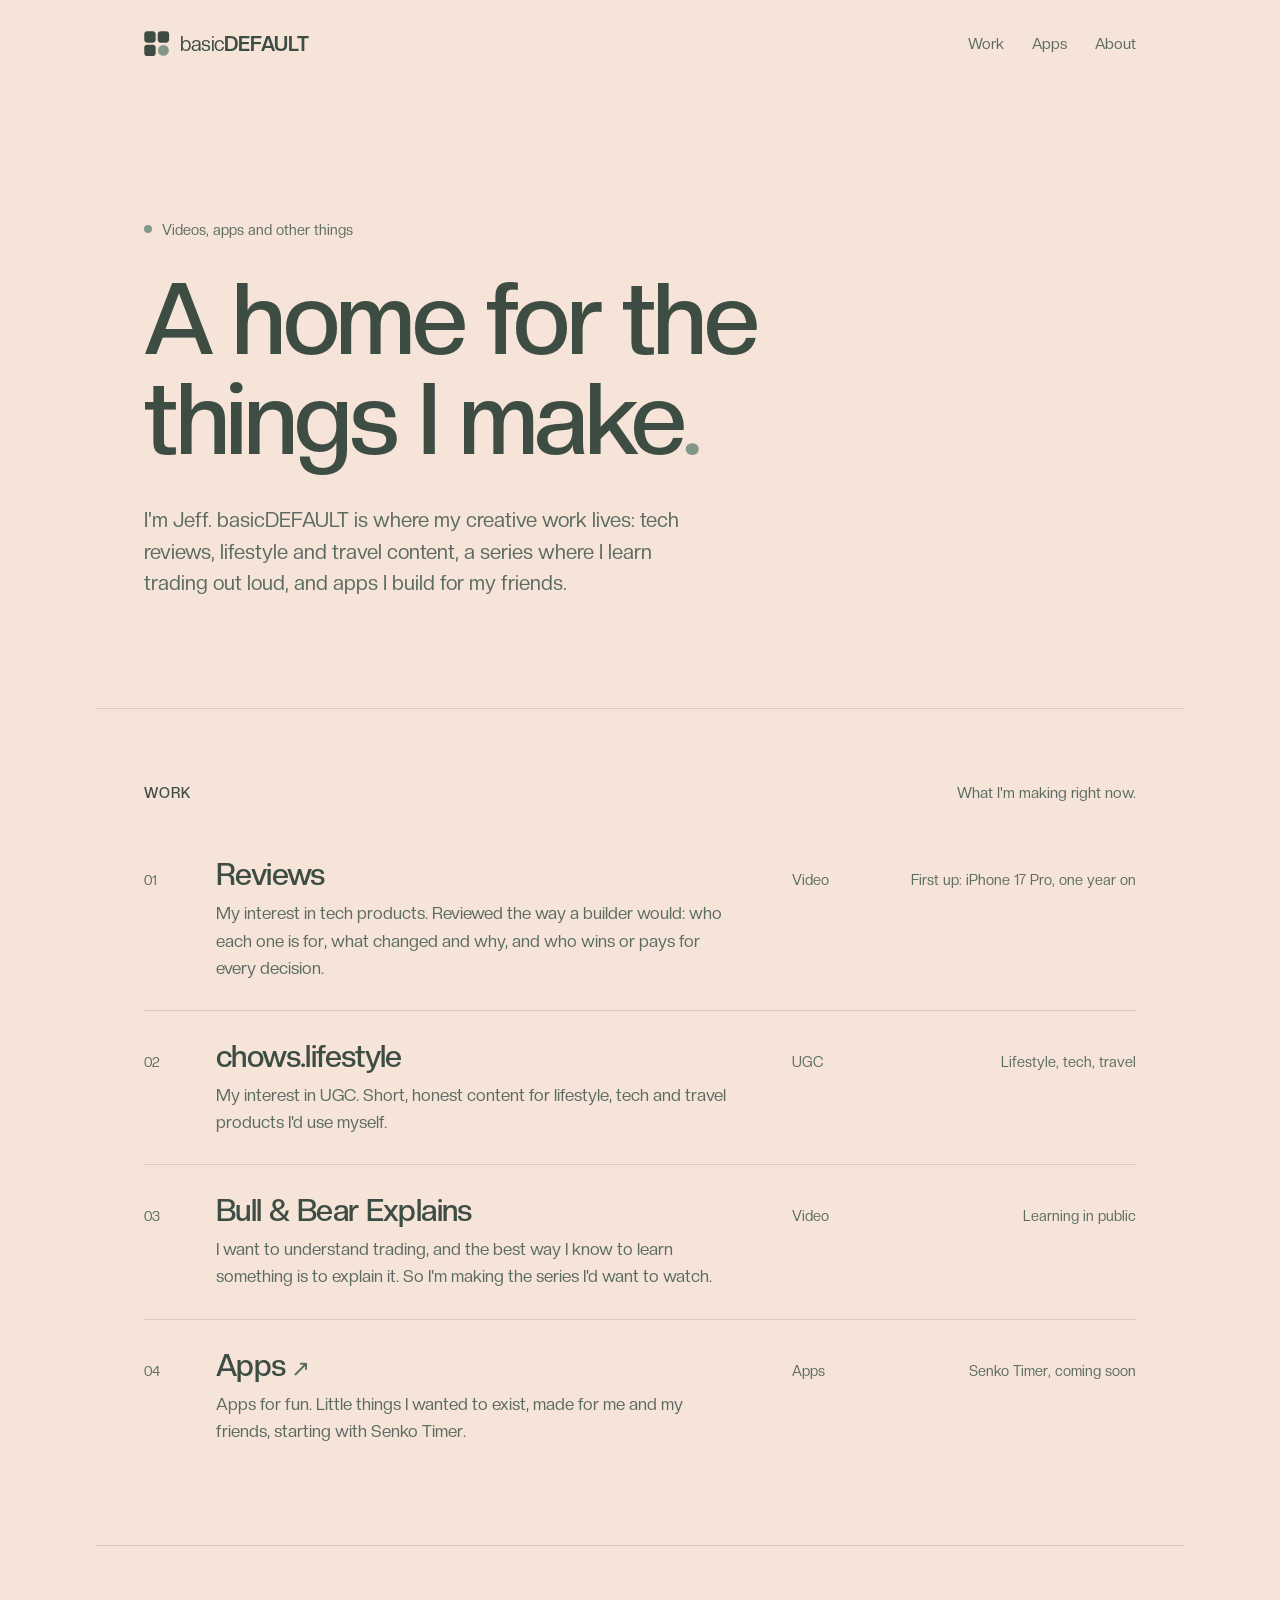
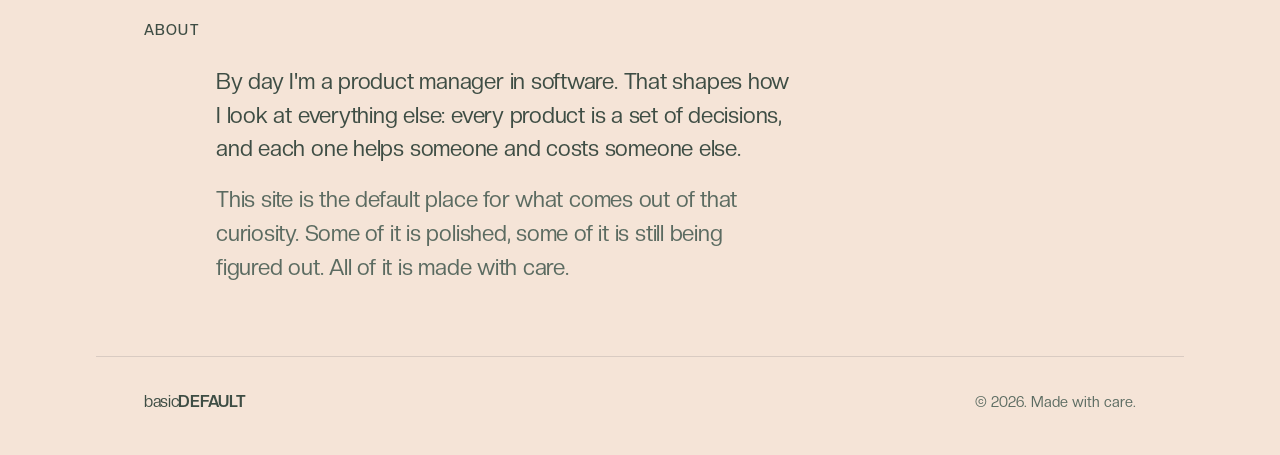
==== commit 990f29b1: "Try palette D: cream, deep green and sage Co-Authored-By: Claude Opus 5.5 <noreply@anthropic.com>" ====
--- a/index.html
+++ b/index.html
@@ -5,7 +5,7 @@
   <meta name="viewport" content="width=device-width, initial-scale=1">
   <title>basicDEFAULT</title>
   <meta name="description" content="A home for the things Jeff makes: videos, apps and other experiments.">
-  <meta name="theme-color" content="#ECEBE4">
+  <meta name="theme-color" content="#F5E4D7">
   <meta property="og:title" content="basicDEFAULT">
   <meta property="og:description" content="A home for the things Jeff makes: videos, apps and other experiments.">
   <meta property="og:type" content="website">
--- a/styles.css
+++ b/styles.css
@@ -19,14 +19,14 @@
 
 :root {
   color-scheme: light;
-  --paper: #ecebe4;
-  --ink: #2b2e2a;
-  --muted: #5d615a;
-  --line: #d6d5cc;
-  --accent: #b5653f;
-  --accent-text: #9a522f;
-  --wash: #e1e0d7;
-  --panel: #e4e3db;
+  --paper: #f5e4d7;
+  --ink: #3e4d44;
+  --muted: #5b6b61;
+  --line: #d9cbc2;
+  --accent: #839788;
+  --accent-text: #56695e;
+  --wash: #e5d1d0;
+  --panel: #eedcd2;
 }
 
 *,
@@ -98,12 +98,14 @@
 }
 
 .wordmark {
+  font-size: 1.25rem;
+  letter-spacing: -0.02em;
+  font-weight: 400;
+}
+.site-header .wordmark {
   display: inline-flex;
   align-items: center;
   gap: 0.6rem;
-  font-size: 1.25rem;
-  letter-spacing: -0.02em;
-  font-weight: 400;
 }
 .wordmark .mark {
   width: 1.65rem;
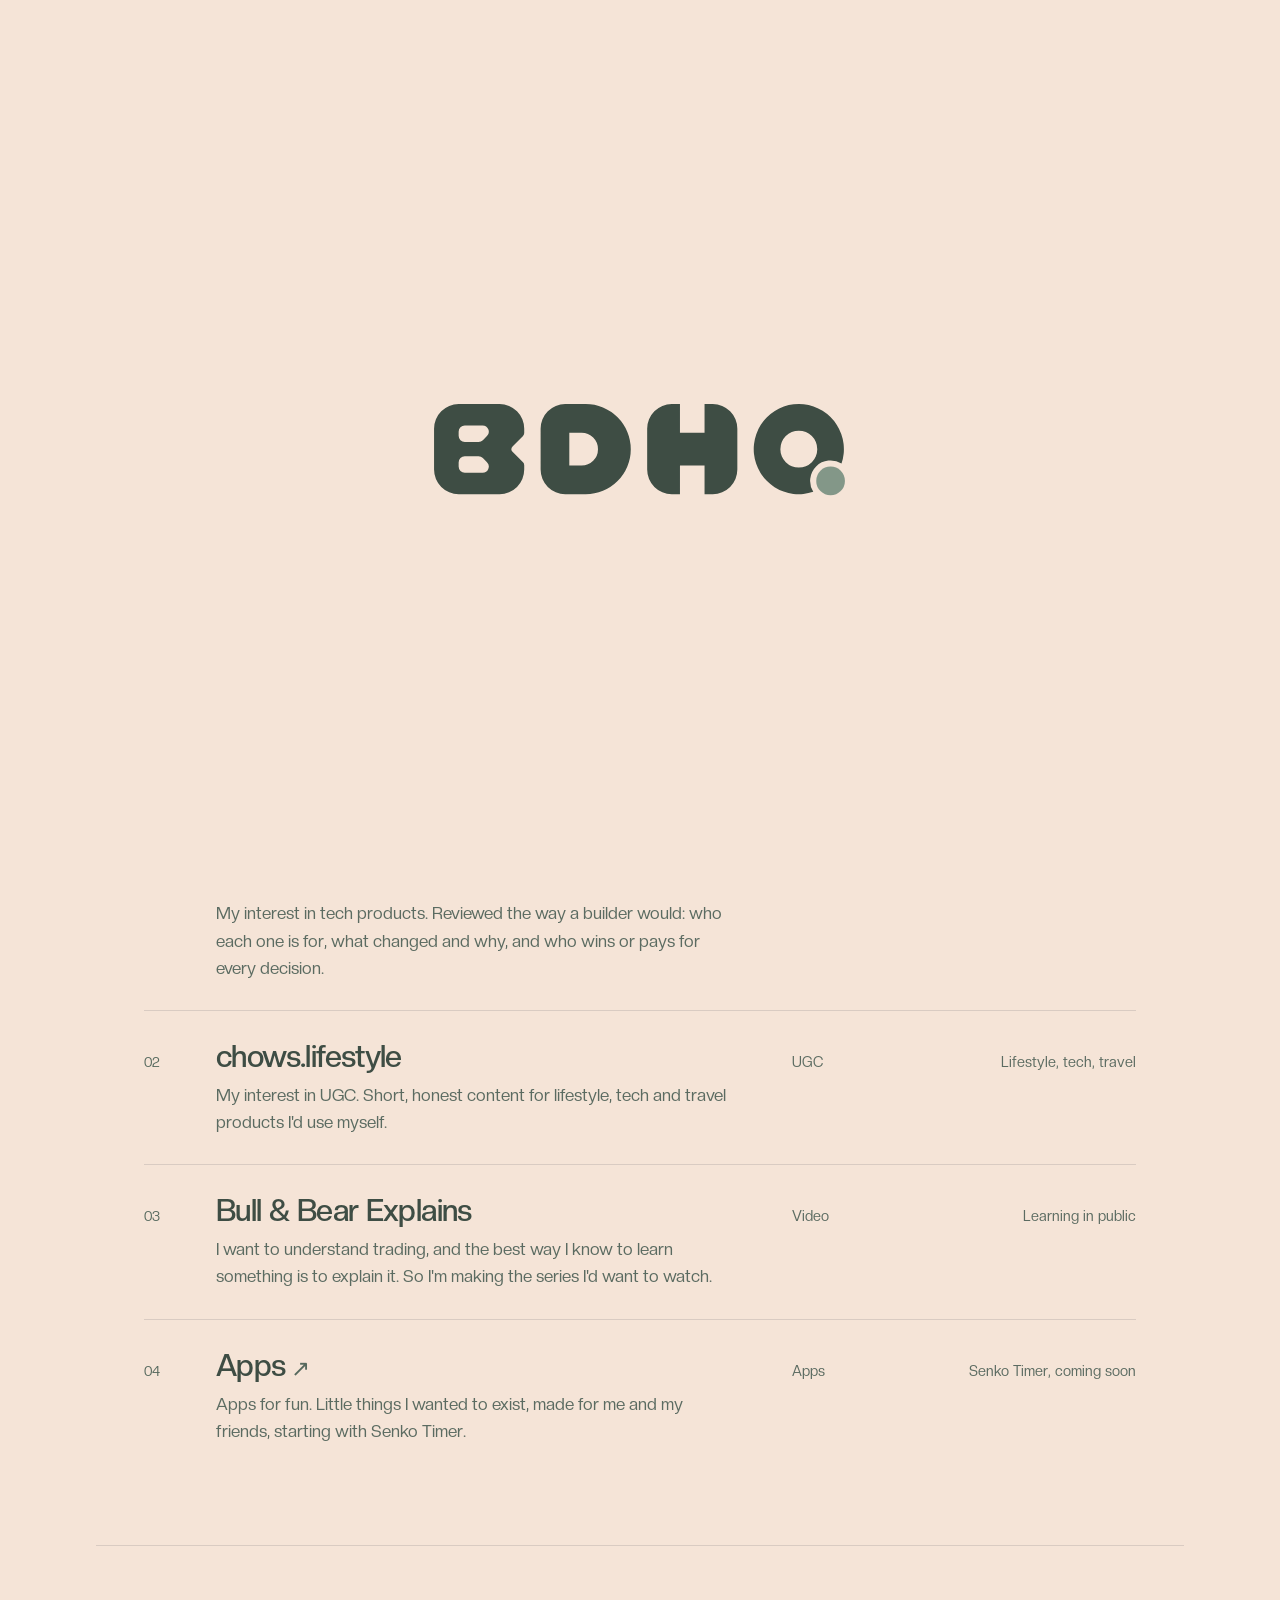
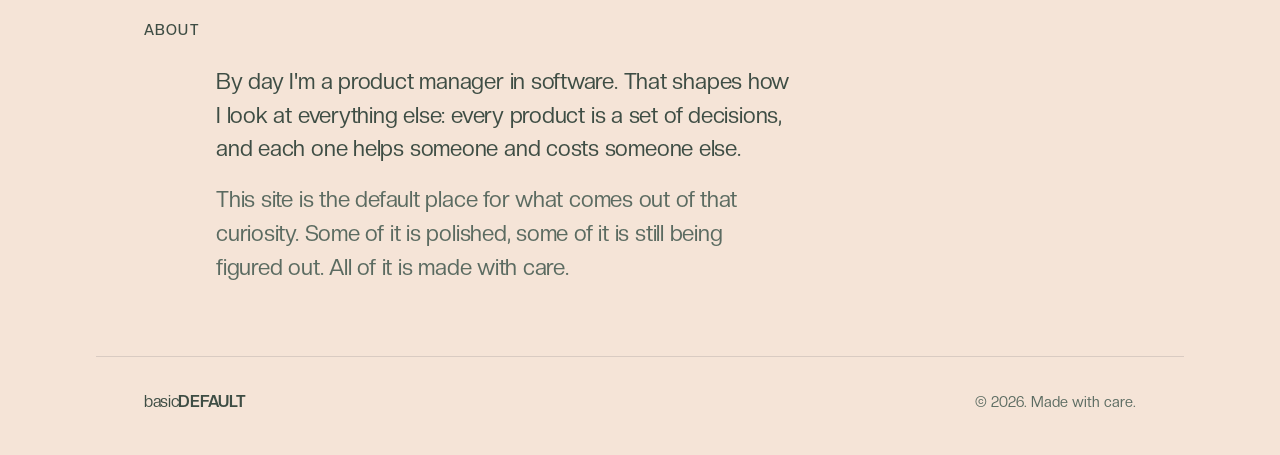
==== commit 1735963e: "Use the horizontal BDHQ logo in the header and add a welcome screen The home page opens on the tiles" ====
--- a/index.html
+++ b/index.html
@@ -14,12 +14,16 @@
   <link rel="preload" href="fonts/CreatoDisplay-Regular.otf" as="font" type="font/otf" crossorigin>
   <link rel="preload" href="fonts/CreatoDisplay-Medium.otf" as="font" type="font/otf" crossorigin>
   <link rel="stylesheet" href="styles.css">
+  <script>try{if(!sessionStorage.getItem("bdhq-intro")&&!matchMedia("(prefers-reduced-motion: reduce)").matches)document.documentElement.classList.add("intro")}catch(e){}</script>
 </head>
 <body>
+  <div class="intro-screen" aria-hidden="true">
+    <svg class="intro-logo" viewBox="51 51 203 47"><g fill="currentColor"><g class="intro-cell"><g class="sq"><rect x="52" y="52" width="44" height="44" rx="12"/></g><g class="lt" fill-rule="evenodd"><path d="M64 52H84A12 12 0 0 1 96 64V66.17A2 2 0 0 1 95.41 67.59L90.41 72.59A2 2 0 0 0 90.41 75.41L95.41 80.41A2 2 0 0 1 96 81.83V84A12 12 0 0 1 84 96H64A12 12 0 0 1 52 84V64A12 12 0 0 1 64 52ZM67 62.5H75.7A3 3 0 0 1 77.82 67.62L75.82 69.62A3 3 0 0 1 73.7 70.5H67A3 3 0 0 1 64 67.5V65.5A3 3 0 0 1 67 62.5ZM67 77.5H73.7A3 3 0 0 1 75.82 78.38L77.82 80.38A3 3 0 0 1 75.7 85.5H67A3 3 0 0 1 64 82.5V80.5A3 3 0 0 1 67 77.5Z"/></g></g><g class="intro-cell"><g class="sq"><rect x="104" y="52" width="44" height="44" rx="12"/></g><g class="lt" fill-rule="evenodd"><path d="M116 52H126A22 22 0 0 1 126 96H116A12 12 0 0 1 104 84V64A12 12 0 0 1 116 52ZM118 66H124A8 8 0 0 1 124 82H118Z"/></g></g><g class="intro-cell"><g class="sq"><rect x="156" y="52" width="44" height="44" rx="12"/></g><g class="lt" fill-rule="evenodd"><path transform="translate(104 -52)" d="M64 104H68V118H80V104H84A12 12 0 0 1 96 116V136A12 12 0 0 1 84 148H80V134H68V148H64A12 12 0 0 1 52 136V116A12 12 0 0 1 64 104Z"/></g></g><g class="intro-cell"><g class="sq"><circle class="logo-dot" cx="230" cy="74" r="21"/></g><g class="lt" fill-rule="evenodd"><path transform="translate(104 -52)" d="M146.84 133.05A22 22 0 1 0 133.05 146.84A10 10 0 0 1 146.84 133.05ZM117 126A9 9 0 1 0 135 126A9 9 0 1 0 117 126Z"/><circle class="logo-dot intro-dot" cx="245.5" cy="89.5" r="7"/></g></g></g></svg>
+  </div>
   <a class="skip" href="#work">Skip to work</a>
 
   <header class="site-header wrap">
-    <a class="wordmark" href="/" aria-label="basicDEFAULT, home"><svg class="mark" viewBox="51 51 102 102" aria-hidden="true"><g fill="currentColor"><rect x="52" y="52" width="44" height="44" rx="12"/><rect x="104" y="52" width="44" height="44" rx="12"/><rect x="52" y="104" width="44" height="44" rx="12"/></g><circle class="mark-dot" cx="126" cy="126" r="21"/></svg><span>basic<b>DEFAULT</b></span></a>
+    <a class="wordmark" href="/" aria-label="BDHQ, basicDEFAULT home"><svg class="logo-row" viewBox="51 51 203 47" aria-hidden="true"><g fill="currentColor" fill-rule="evenodd"><path d="M64 52H84A12 12 0 0 1 96 64V66.17A2 2 0 0 1 95.41 67.59L90.41 72.59A2 2 0 0 0 90.41 75.41L95.41 80.41A2 2 0 0 1 96 81.83V84A12 12 0 0 1 84 96H64A12 12 0 0 1 52 84V64A12 12 0 0 1 64 52ZM67 62.5H75.7A3 3 0 0 1 77.82 67.62L75.82 69.62A3 3 0 0 1 73.7 70.5H67A3 3 0 0 1 64 67.5V65.5A3 3 0 0 1 67 62.5ZM67 77.5H73.7A3 3 0 0 1 75.82 78.38L77.82 80.38A3 3 0 0 1 75.7 85.5H67A3 3 0 0 1 64 82.5V80.5A3 3 0 0 1 67 77.5Z"/><path d="M116 52H126A22 22 0 0 1 126 96H116A12 12 0 0 1 104 84V64A12 12 0 0 1 116 52ZM118 66H124A8 8 0 0 1 124 82H118Z"/><path transform="translate(104 -52)" d="M64 104H68V118H80V104H84A12 12 0 0 1 96 116V136A12 12 0 0 1 84 148H80V134H68V148H64A12 12 0 0 1 52 136V116A12 12 0 0 1 64 104Z"/><path transform="translate(104 -52)" d="M146.84 133.05A22 22 0 1 0 133.05 146.84A10 10 0 0 1 146.84 133.05ZM117 126A9 9 0 1 0 135 126A9 9 0 1 0 117 126Z"/></g><circle class="logo-dot" cx="245.5" cy="89.5" r="7"/></svg></a>
     <nav aria-label="Main">
       <a href="#work">Work</a>
       <a href="/apps/">Apps</a>
@@ -107,5 +111,48 @@
     <span class="wordmark small">basic<b>DEFAULT</b></span>
     <span>&copy; 2026. Made with care.</span>
   </footer>
+  <script>
+  (function () {
+    var root = document.documentElement;
+    if (!root.classList.contains("intro")) return;
+    var screen = document.querySelector(".intro-screen");
+    var logo = screen.querySelector(".intro-logo");
+    var cells = [].slice.call(logo.querySelectorAll(".intro-cell"));
+    var dot = logo.querySelector(".intro-dot");
+    var target = document.querySelector(".site-header .logo-row");
+    var timers = [], done = false;
+    function later(fn, ms) { timers.push(setTimeout(fn, ms)); }
+    function finish() {
+      root.classList.remove("intro", "intro-leaving");
+      try { sessionStorage.setItem("bdhq-intro", "1"); } catch (e) {}
+    }
+    function reveal() {
+      if (done) return;
+      done = true;
+      timers.forEach(clearTimeout);
+      cells.forEach(function (c) { c.classList.add("on"); c.style.transform = ""; });
+      dot.classList.remove("off");
+      var a = logo.getBoundingClientRect(), b = target.getBoundingClientRect();
+      logo.style.transform = "translate(" + (b.left - a.left) + "px," + (b.top - a.top) + "px) scale(" + (b.width / a.width) + ")";
+      root.classList.add("intro-leaving");
+      setTimeout(finish, 800);
+    }
+    // 1. Tiles flip into letters, one at a time
+    cells.forEach(function (c, i) {
+      later(function () {
+        c.style.transform = "scaleX(0)";
+        later(function () { c.classList.add("on"); c.style.transform = "scaleX(1)"; }, 170);
+      }, 450 + i * 120);
+    });
+    // 2. The Q's dot flashes three times, like a cursor
+    [1500, 1750, 2000, 2250, 2500, 2750].forEach(function (ms, i) {
+      later(function () { dot.classList.toggle("off", i % 2 === 0); }, ms);
+    });
+    // 3. The logo moves into the header and the site appears
+    later(reveal, 3150);
+    screen.addEventListener("click", reveal);
+    window.addEventListener("keydown", reveal, { once: true });
+  })();
+  </script>
 </body>
 </html>
--- a/styles.css
+++ b/styles.css
@@ -105,14 +105,14 @@
 .site-header .wordmark {
   display: inline-flex;
   align-items: center;
-  gap: 0.6rem;
-}
-.wordmark .mark {
-  width: 1.65rem;
-  height: 1.65rem;
-  flex: none;
-}
-.wordmark .mark-dot {
+}
+.logo-row {
+  display: block;
+  height: 1.6rem;
+  width: auto;
+  color: var(--ink);
+}
+.logo-dot {
   fill: var(--accent);
 }
 .wordmark b {
@@ -706,6 +706,54 @@
   color: var(--accent-text);
 }
 
+/* Welcome screen (home page, once per visit) */
+
+.intro-screen {
+  display: none;
+}
+html.intro {
+  overflow: hidden;
+}
+html.intro .intro-screen {
+  display: grid;
+  place-items: center;
+  position: fixed;
+  inset: 0;
+  z-index: 100;
+  background: var(--paper);
+  cursor: pointer;
+  transition: background-color 0.6s ease 0.15s;
+}
+html.intro .site-header .logo-row {
+  visibility: hidden;
+}
+.intro-logo {
+  width: min(72vw, 26rem);
+  height: auto;
+  color: var(--ink);
+  transform-origin: 0 0;
+  transition: transform 0.75s cubic-bezier(0.65, 0, 0.25, 1);
+}
+.intro-cell {
+  transform-box: fill-box;
+  transform-origin: center;
+  transition: transform 0.17s ease-in;
+}
+.intro-cell .lt,
+.intro-cell.on .sq {
+  display: none;
+}
+.intro-cell.on .lt {
+  display: inline;
+}
+.intro-dot.off {
+  opacity: 0;
+}
+html.intro-leaving .intro-screen {
+  background-color: transparent;
+  pointer-events: none;
+}
+
 /* Footer */
 
 .site-footer {
